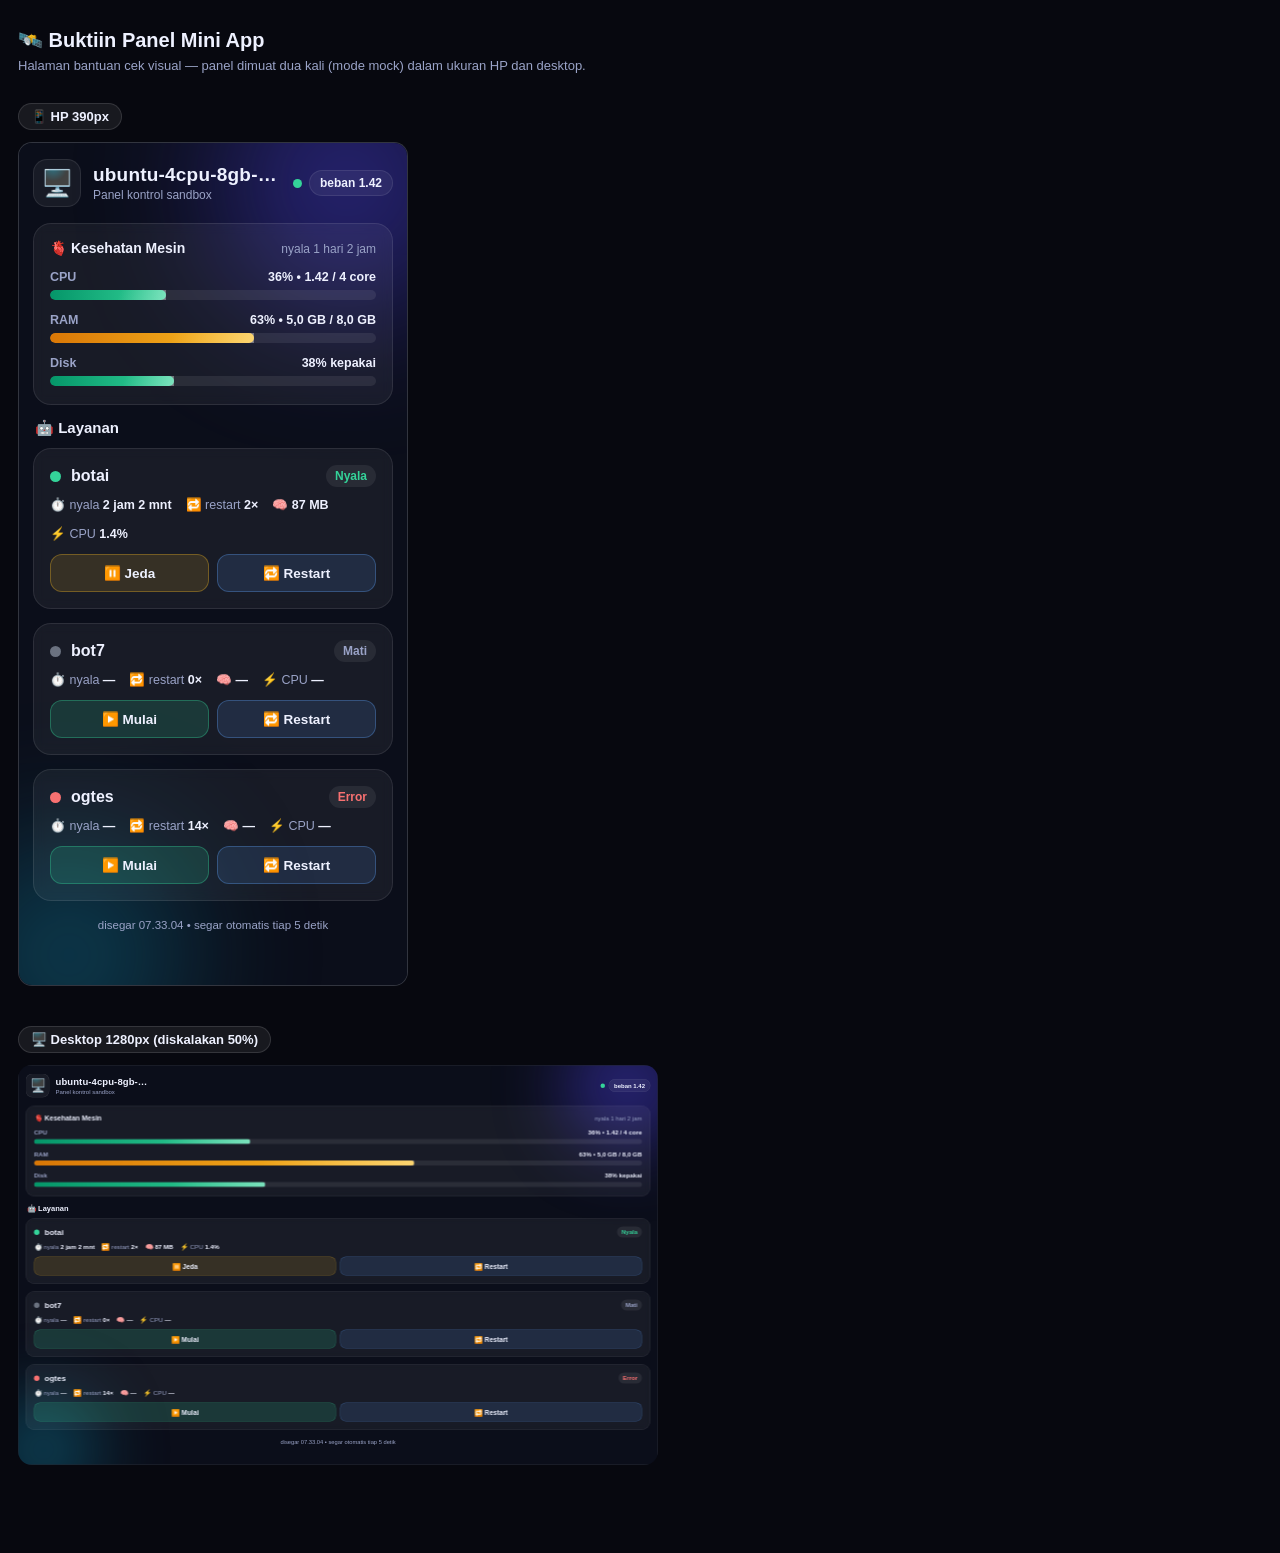
==== buktiin.html @ f7aa28e8 "Update via Vesper" ====
<!DOCTYPE html>
<html lang="id">
<head>
<meta charset="UTF-8">
<meta name="viewport" content="width=device-width, initial-scale=1">
<title>Buktiin Panel — HP vs Desktop</title>
<style>
  * { box-sizing: border-box; margin: 0; padding: 0; }
  body {
    background: #07080f; color: #eef1ff;
    font-family: -apple-system, BlinkMacSystemFont, "Segoe UI", Roboto, Arial, sans-serif;
    padding: 28px 18px 48px;
  }
  h1 { font-size: 20px; margin-bottom: 6px; }
  .sub { color: #9aa3c7; font-size: 13px; margin-bottom: 30px; }
  .bingkai { margin-bottom: 40px; }
  .label {
    display: inline-block; font-size: 13px; font-weight: 700;
    background: rgba(255,255,255,.07); border: 1px solid rgba(255,255,255,.12);
    padding: 5px 12px; border-radius: 999px; margin-bottom: 12px;
  }
  iframe {
    display: block; border: 1px solid rgba(255,255,255,.16);
    border-radius: 14px; background: #0b0e1a;
  }
  .bungkus-desktop { width: 640px; height: 400px; overflow: hidden; border-radius: 14px; }
  .bungkus-desktop iframe {
    width: 1280px; height: 800px; border-radius: 0;
    transform: scale(.5); transform-origin: top left;
  }
</style>
</head>
<body>
<h1>🛰️ Buktiin Panel Mini App</h1>
<p class="sub">Halaman bantuan cek visual — panel dimuat dua kali (mode mock) dalam ukuran HP dan desktop.</p>

<div class="bingkai">
  <span class="label">📱 HP 390px</span>
  <iframe src="index.html?mock=1" width="390" height="844" title="Panel ukuran HP"></iframe>
</div>

<div class="bingkai">
  <span class="label">🖥️ Desktop 1280px (diskalakan 50%)</span>
  <div class="bungkus-desktop">
    <iframe src="index.html?mock=1" width="1280" height="800" title="Panel ukuran desktop"></iframe>
  </div>
</div>

</body>
</html>
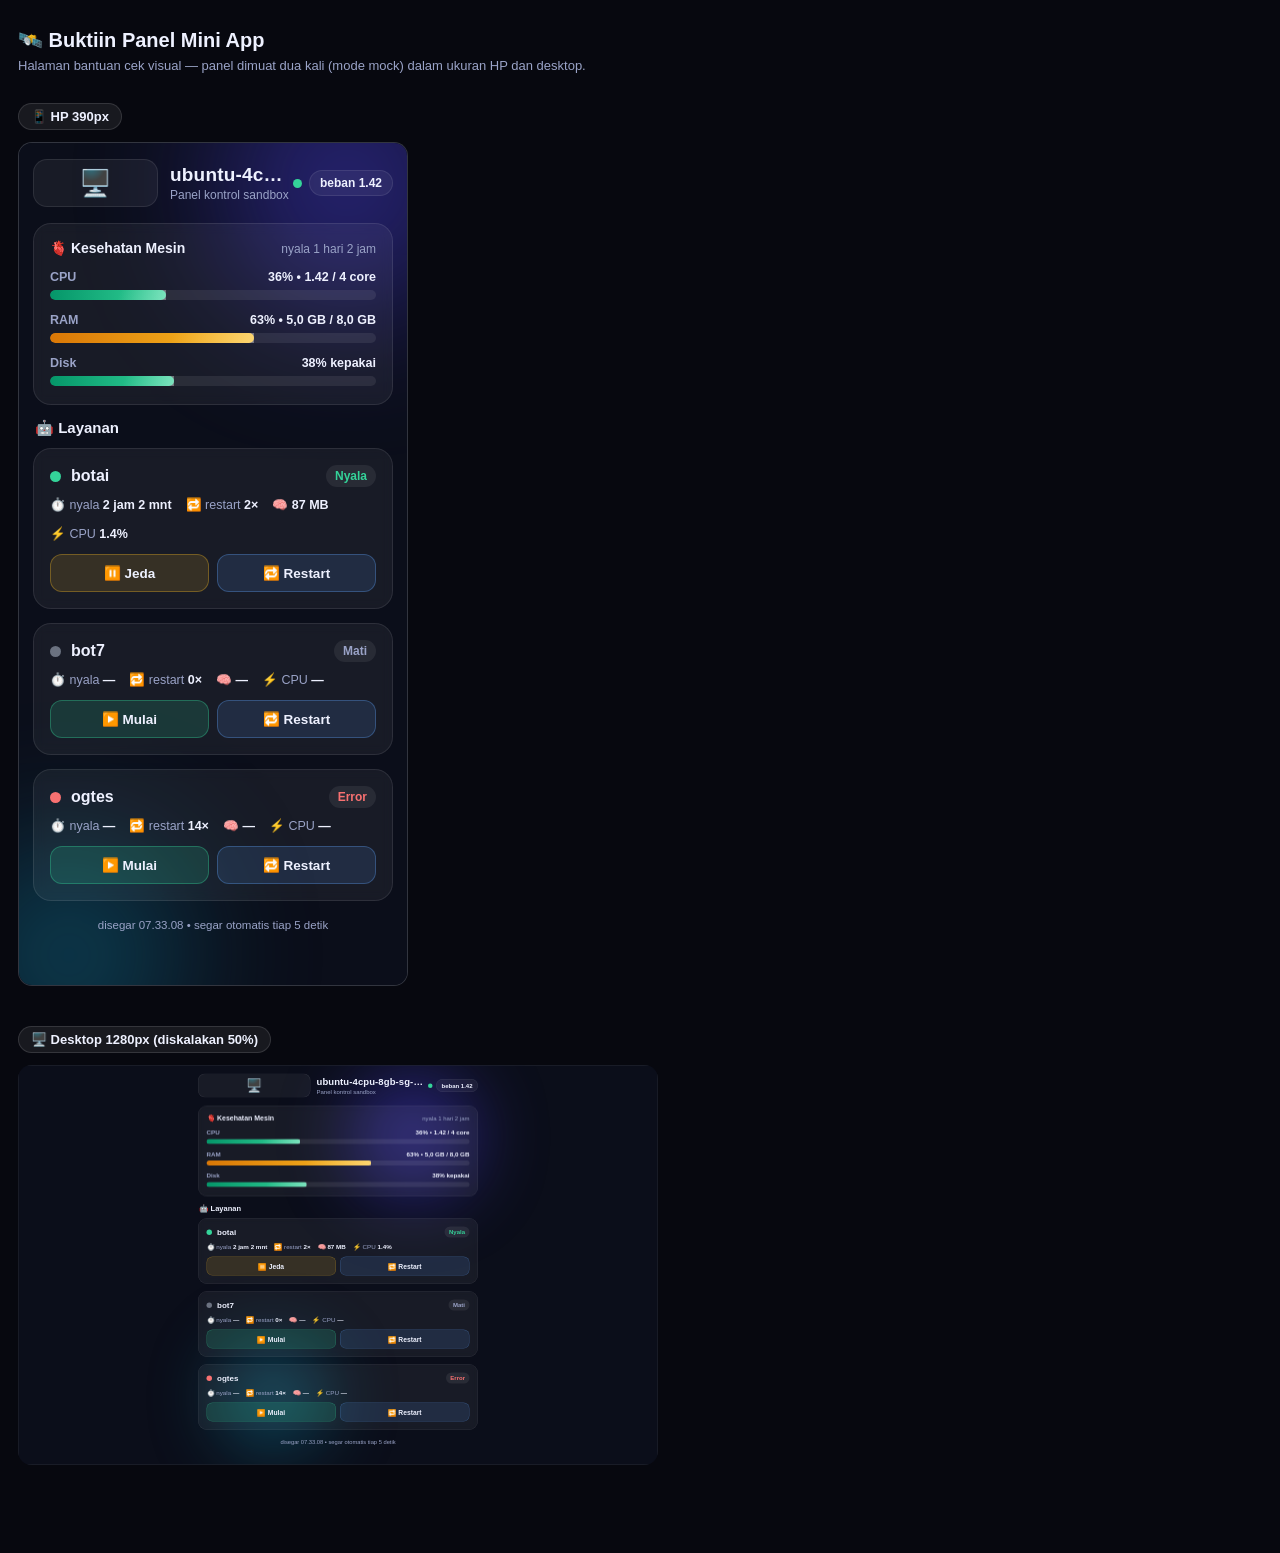
==== commit 5c22afd8: "Update via Vesper" ====
--- a/buktiin.html
+++ b/buktiin.html
@@ -36,13 +36,13 @@
 
 <div class="bingkai">
   <span class="label">📱 HP 390px</span>
-  <iframe src="index.html?mock=1" width="390" height="844" title="Panel ukuran HP"></iframe>
+  <iframe src="index.html?mock=1&cb=0412" width="390" height="844" title="Panel ukuran HP"></iframe>
 </div>
 
 <div class="bingkai">
   <span class="label">🖥️ Desktop 1280px (diskalakan 50%)</span>
   <div class="bungkus-desktop">
-    <iframe src="index.html?mock=1" width="1280" height="800" title="Panel ukuran desktop"></iframe>
+    <iframe src="index.html?mock=1&cb=0412" width="1280" height="800" title="Panel ukuran desktop"></iframe>
   </div>
 </div>
 
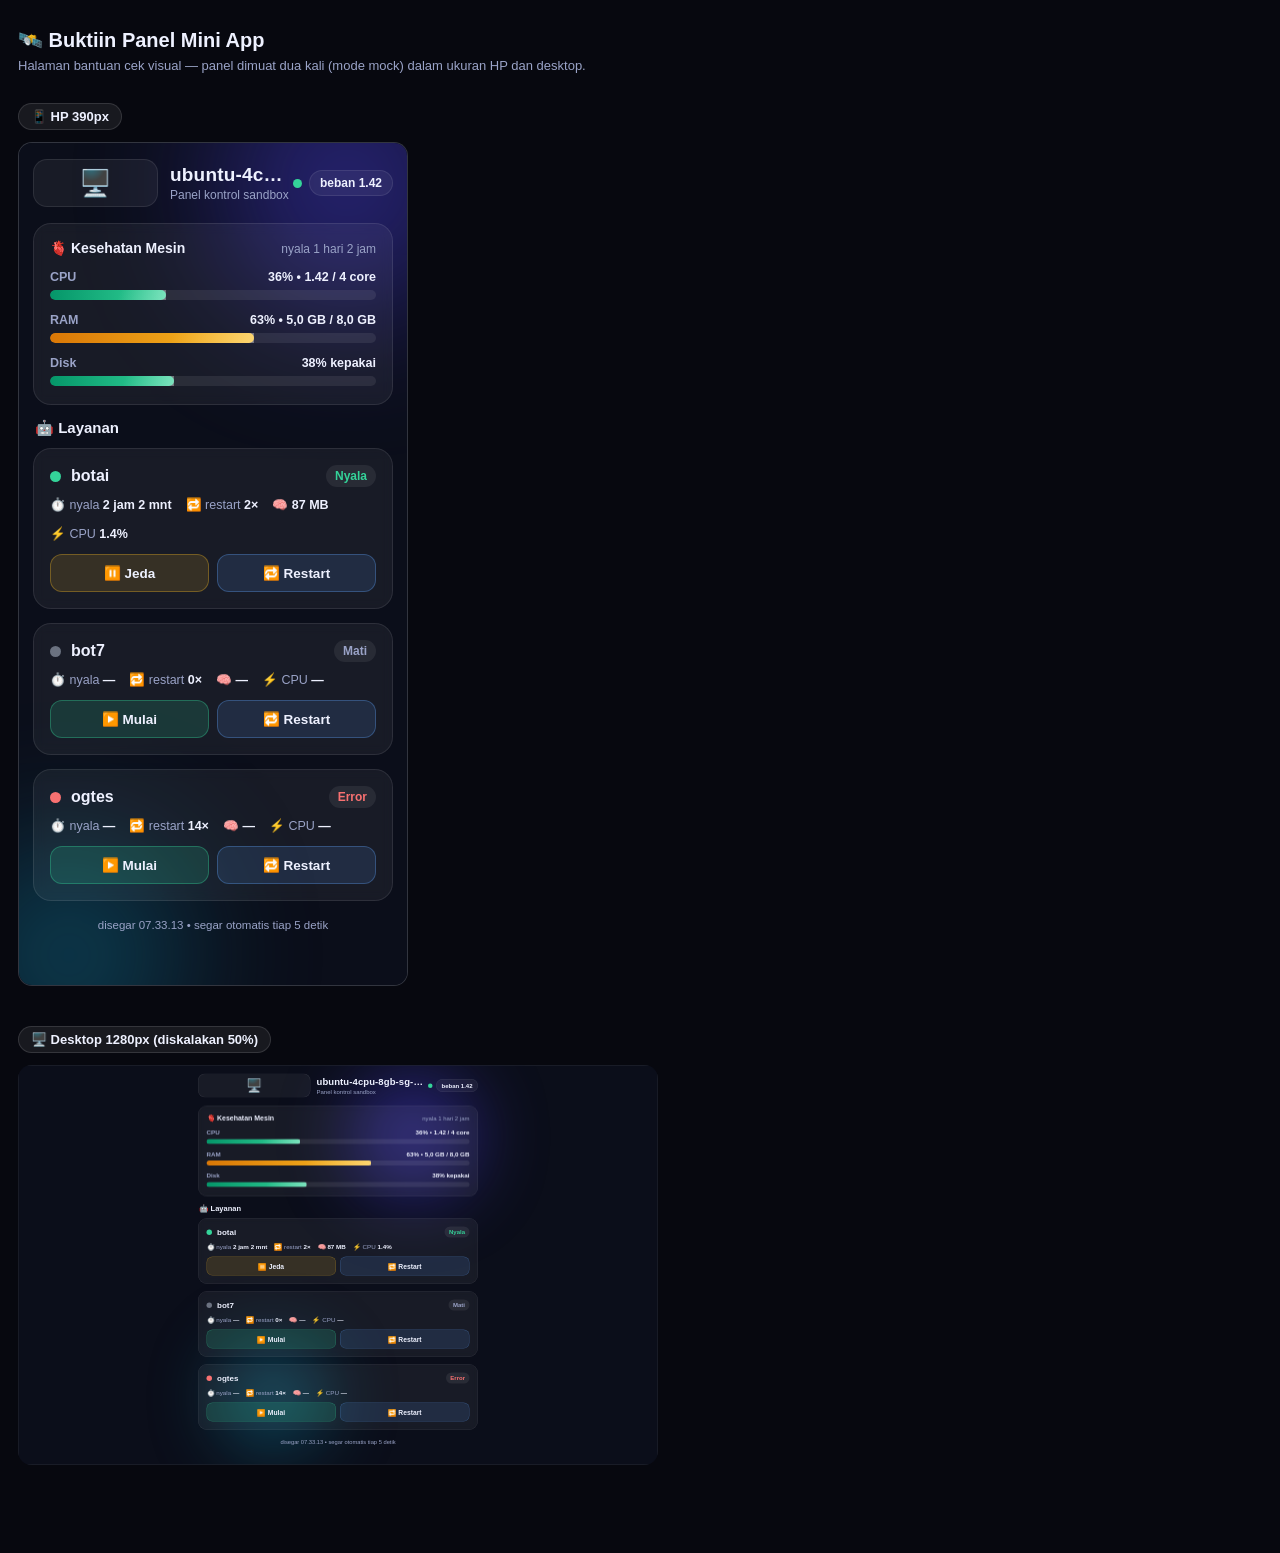
==== commit 355fffe1: "Update via Vesper" ====
--- a/buktiin.html
+++ b/buktiin.html
@@ -36,13 +36,13 @@
 
 <div class="bingkai">
   <span class="label">📱 HP 390px</span>
-  <iframe src="index.html?mock=1&cb=0412" width="390" height="844" title="Panel ukuran HP"></iframe>
+  <iframe src="index.html?mock=1&cb=0416" width="390" height="844" title="Panel ukuran HP"></iframe>
 </div>
 
 <div class="bingkai">
   <span class="label">🖥️ Desktop 1280px (diskalakan 50%)</span>
   <div class="bungkus-desktop">
-    <iframe src="index.html?mock=1&cb=0412" width="1280" height="800" title="Panel ukuran desktop"></iframe>
+    <iframe src="index.html?mock=1&cb=0416" width="1280" height="800" title="Panel ukuran desktop"></iframe>
   </div>
 </div>
 
